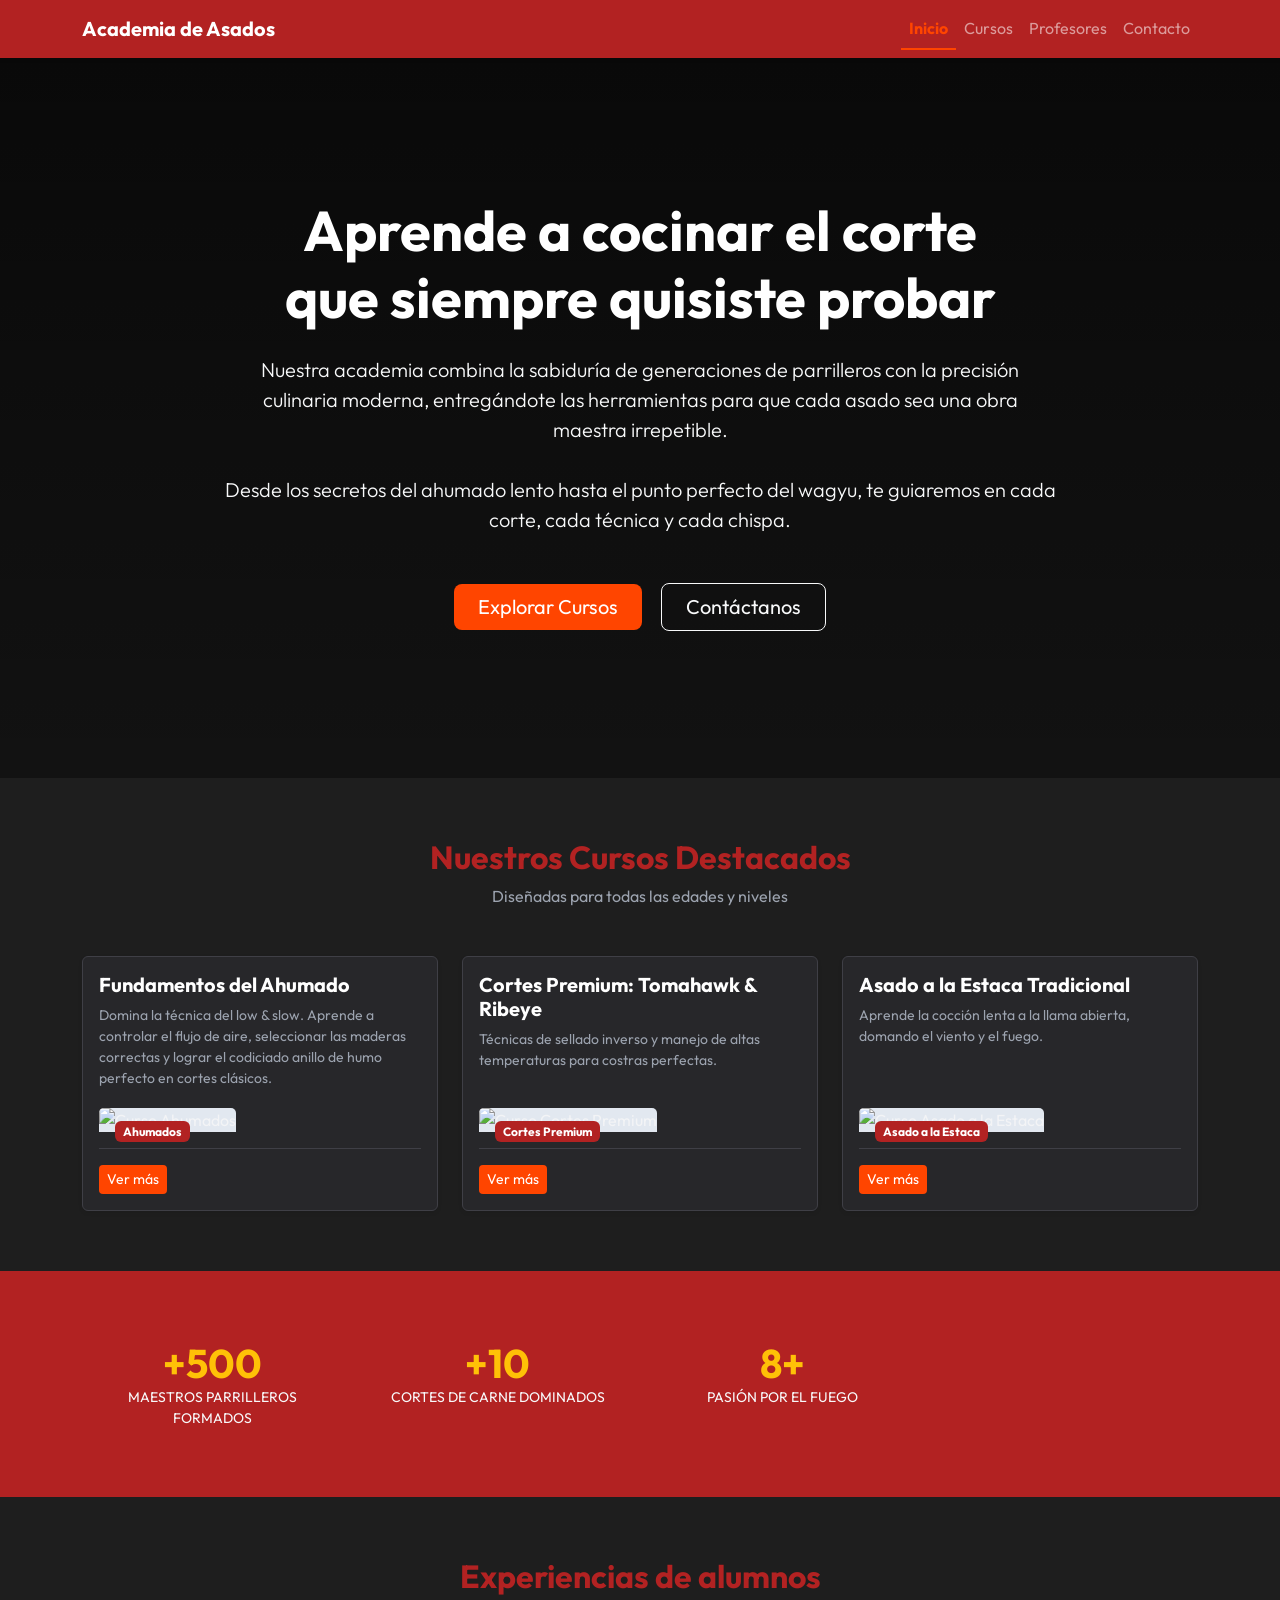
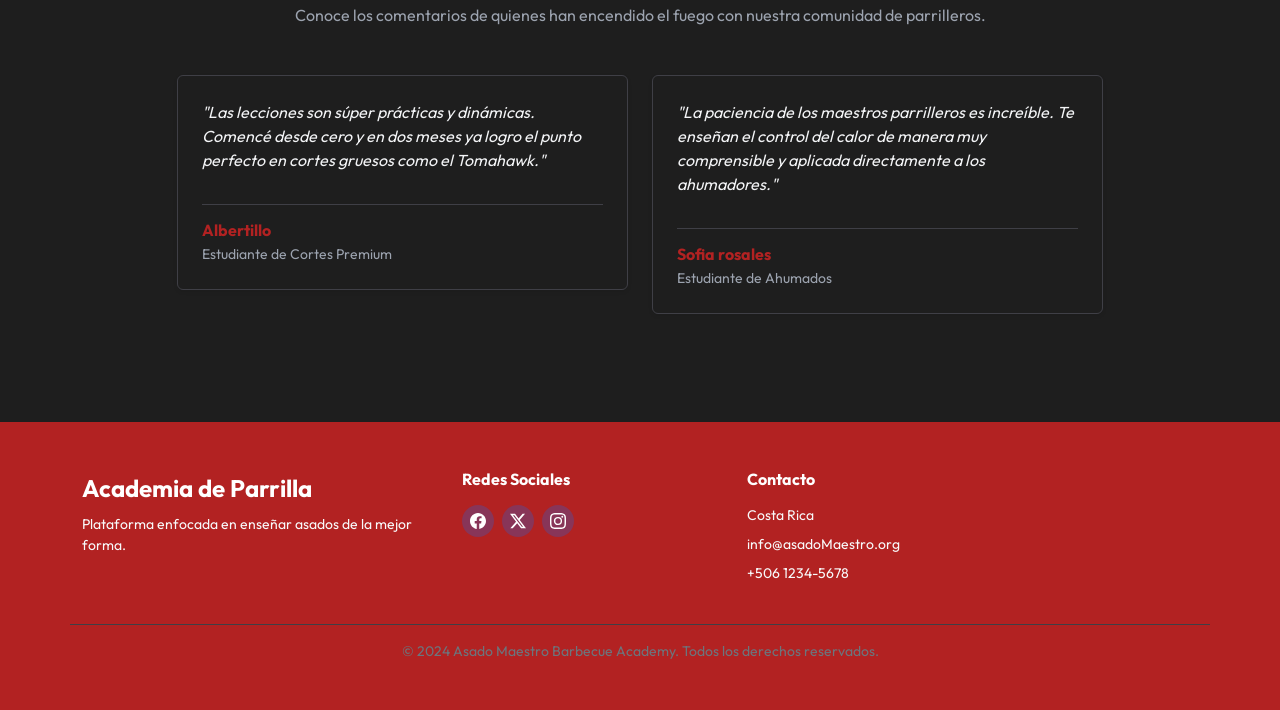
==== index.html @ 73213f65 "Rol 1 reestructurado Tome la idea base que tenia en el grupo para no complicarme mucho la vida se le" ====
<!DOCTYPE html>
<html lang="es">

<head>
    <meta charset="UTF-8">
    <meta name="viewport" content="width=device-width, initial-scale=1.0">
    <title>Academia de Asados - Inicio</title>

    <!--import de bootstrap -->
    <link href="https://cdn.jsdelivr.net/npm/bootstrap@5.3.3/dist/css/bootstrap.min.css" rel="stylesheet">
    <!--import de los css -->
    <link rel="stylesheet" href="css/style.css">
    <link rel="stylesheet" href="css/index.css">
</head>

<body>

    <!-- Contenedor para el navbar cargado dinámicamente -->
    <div id="navbar-placeholder"></div>

    <main>

        <!-- seccion del hero donde esta el titulo, descripcion y los botones-->
        <section class="hero-section text-center text-white d-flex align-items-center position-relative">
            <div class="container py-5">
                <div class="row justify-content-center">
                    <!-- Contenido del Hero (Centrado) -->
                    <div class="col-lg-9">
                        <h1 class="display-4 fw-bold text-white mb-4">
                            Aprende a cocinar el corte <br><span>que siempre quisiste probar</span>
                        </h1>
                        <!-- descripcion de la pagina -->
                        <p class="lead text-light mb-5 fs-5">
                            Nuestra academia combina la sabiduría de generaciones de parrilleros con la precisión
                            culinaria moderna, entregándote las herramientas para que cada asado sea una obra
                            maestra irrepetible.
                            <br><br>
                            Desde los secretos del ahumado lento hasta el punto perfecto del wagyu, te guiaremos en
                            cada corte, cada técnica y cada chispa.
                        </p>

                        <!-- botones -->
                        <div class="mt-4">
                            <a href="cursos.html" class="btn btn-lg btn-academy me-3 mb-2 px-4 py-2">Explorar Cursos</a>
                            <a href="contacto.html" class="btn btn-lg btn-outline-light mb-2 px-4 py-2">Contáctanos</a>
                        </div>
                    </div>
                </div>
            </div>
        </section>

        <!--cursos destacados, grids de bootstrap-->
        <section class=" seccion-navy bg-white">
            <div class="container">
                <div class="text-center mb-5">
                    <h2 class="fw-bold  texto-navy">Nuestros Cursos Destacados</h2>
                    <p class="text-muted">Diseñadas para todas las edades y niveles</p>
                </div>
                <!-- grid de tarjetas -->
                <div class="row g-4">

                    <!-- grid 1 -->
                    <div class="col-md-4">
                        <div class="card h-100 shadow-sm">
                            <div class="card-body d-flex flex-column">
                                <h3 class="card-title h5 fw-bold">Fundamentos del Ahumado</h3>
                                <p class="card-text text-muted small flex-grow-1">
                                    Domina la técnica del low & slow. Aprende a controlar el flujo de aire, seleccionar
                                    las maderas correctas y lograr el codiciado anillo de humo perfecto en cortes
                                    clásicos.
                                </p>
                                <div class="position-relative">
                                    <span class="badge bg-navy position-absolute top-0 start-0 m-3">Ahumados</span>
                                    <img src="https://media.istockphoto.com/photos/smoked-meat-products-picture-id1072439078?k=20&m=1072439078&s=612x612&w=0&h=P8Fp25DkvrgaJTt8p9f3cviEhBDmLzlvG3Yvxl_04qA="
                                        alt="Curso Ahumados" class="card-img-top curso-img">
                                </div>
                                <div class="d-flex justify-content-between align-items-center mt-3 pt-3 border-top">
                                    <a href="cursos.html" class="btn btn-sm btn-academy">Ver más</a>
                                </div>
                            </div>
                        </div>
                    </div>

                    <!-- grid 2 -->
                    <div class="col-md-4">
                        <div class="card h-100 shadow-sm">
                            <div class="card-body d-flex flex-column">
                                <h3 class="card-title h5 fw-bold">Cortes Premium: Tomahawk & Ribeye</h3>
                                <p class="card-text text-muted small flex-grow-1">
                                    Técnicas de sellado inverso y manejo de altas temperaturas para costras perfectas.
                                </p>
                                <div class="position-relative">
                                    <span class="badge bg-navy position-absolute top-0 start-0 m-3">Cortes
                                        Premium</span>
                                    <img src="https://allegromarinade.com/wp-content/uploads/2022/10/tomahawk-ribeye-2048x1366.jpg"
                                        alt="Curso Cortes Premium" class="card-img-top curso-img">
                                </div>
                                <div class="d-flex justify-content-between align-items-center mt-3 pt-3 border-top">
                                    <a href="cursos.html" class="btn btn-sm btn-academy">Ver más</a>
                                </div>
                            </div>
                        </div>
                    </div>

                    <!-- grid 3 -->
                    <div class="col-md-4">
                        <div class="card h-100 shadow-sm">
                            <div class="card-body d-flex flex-column">
                                <h3 class="card-title h5 fw-bold">Asado a la Estaca Tradicional</h3>
                                <p class="card-text text-muted small flex-grow-1">
                                    Aprende la cocción lenta a la llama abierta, domando el viento y el fuego.
                                </p>
                                <div class="position-relative">
                                    <span class="badge bg-navy position-absolute top-0 start-0 m-3">Asado a la
                                        Estaca</span>
                                    <img src="https://www.serargentino.com/public/images/2020/07/15955286030-asado-a-la-estaca-hpico-773x458.jpg"
                                        alt="Curso Asado a la Estaca" class="card-img-top curso-img">
                                </div>
                                <div class="d-flex justify-content-between align-items-center mt-3 pt-3 border-top">
                                    <a href="cursos.html" class="btn btn-sm btn-academy">Ver más</a>
                                </div>
                            </div>
                        </div>
                    </div>

                </div>
            </div>
        </section>

        <!-- seccion de estadisticas con bootstrap-->
        <!-- puro grid igual -->
        <section class=" seccion-navy bg-navy text-white text-center">
            <div class="container">
                <div class="row g-4">
                    <div class="col-6 col-md-3">
                        <div class="p-2">
                            <div class="display-6 fw-bold text-warning">+500</div>
                            <div class="text-uppercase small tracking-wide text-light">Maestros Parrilleros Formados
                            </div>
                        </div>
                    </div>
                    <div class="col-6 col-md-3">
                        <div class="p-2">
                            <div class="display-6 fw-bold text-warning">+10</div>
                            <div class="text-uppercase small tracking-wide text-light">Cortes de Carne Dominados</div>
                        </div>
                    </div>
                    <div class="col-6 col-md-3">
                        <div class="p-2">
                            <div class="display-6 fw-bold text-warning">8+</div>
                            <div class="text-uppercase small tracking-wide text-light">Pasión por el Fuego</div>
                        </div>
                    </div>
                </div>
            </div>
        </section>

        <!-- seccion de testimonios con bootstrap-->
        <section class=" seccion-navy bg-light">
            <div class="container">
                <div class="text-center mb-5">
                    <h2 class="fw-bold  texto-navy">Experiencias de alumnos</h2>
                    <p class="text-muted">Conoce los comentarios de quienes han encendido el fuego con nuestra
                        comunidad de parrilleros.</p>
                </div>

                <div class="row g-4 justify-content-center">
                    <div class="col-md-6 col-lg-5">
                        <div class="card p-4 shadow-sm border-0 bg-white">
                            <p class="card-text fst-italic">
                                "Las lecciones son súper prácticas y dinámicas. Comencé desde cero y en dos meses ya
                                logro el punto perfecto en
                                cortes gruesos como el Tomahawk."
                            </p>
                            <div class="d-flex align-items-center gap-3 mt-3 pt-3 border-top">
                                <div>
                                    <h5 class="fw-bold  texto-navy h6 mb-1">Albertillo</h5>
                                    <p class="text-muted small mb-0">Estudiante de Cortes Premium</p>
                                </div>
                            </div>
                        </div>
                    </div>
                    <div class="col-md-6 col-lg-5">
                        <div class="card p-4 shadow-sm border-0 bg-white">
                            <p class="card-text fst-italic">
                                "La paciencia de los maestros parrilleros es increíble. Te enseñan el control del calor
                                de manera muy
                                comprensible y aplicada
                                directamente a los ahumadores."
                            </p>
                            <div class="d-flex align-items-center gap-3 mt-3 pt-3 border-top">

                                <div>
                                    <h5 class="fw-bold  texto-navy h6 mb-1">Sofia rosales</h5>
                                    <p class="text-muted small mb-0">Estudiante de Ahumados</p>
                                </div>
                            </div>
                        </div>
                    </div>

                </div>
            </div>
        </section>
    </main>

    <!-- Contenedor para el footer cargado dinámicamente -->
    <div id="footer-placeholder"></div>

    <!-- script de los componentes compartidos (navbar y footer) -->
    <script src="js/componentes.js"></script>

    <!-- bundle para que sea responsive con moviles, js,bootstrap-->
    <script src="https://cdn.jsdelivr.net/npm/bootstrap@5.3.3/dist/js/bootstrap.bundle.min.js"></script>

</body>

</html>
---- css/style.css ----
/* import de fuente de google */
@import url('https://fonts.googleapis.com/css2?family=Outfit:wght@400;600;700&display=swap');


:root {
    --primary-color: #ff4500;
    --bg-color: #1e1e1e;
    --secondary-color: #B22222;
    --text-color: #f3f4f6;
}

body {
    font-family: 'Outfit', sans-serif;
    background-color: var(--bg-color);
    color: var(--text-color);
}

/* personalizacion de clases de bootstrap */
.bg-navy {
    background-color: var(--secondary-color) !important;
}

.texto-navy {
    color: var(--secondary-color) !important;
}

.btn-academy {
    background-color: var(--primary-color) !important;
    color: #ffffff !important;
    border: none;
}

.btn-academy:hover {
    background-color: #d13700 !important;
    color: #ffffff !important;
}

/* en el navbar activa el colorcito de la opcion que esta seleccionada*/
.navbar-dark .navbar-nav .nav-link.active {
    color: var(--primary-color) !important;
    font-weight: 700;
    border-bottom: 2px solid var(--primary-color);
}

/* margen de seccion */
.seccion-navy {
    padding: 60px 0;
}

/* redes sociales del footer */
.redes-icono {
    width: 32px;
    height: 32px;
    background-color: rgba(255, 255, 255, 0.1);
    color: #ffffff;
    border-radius: 50%;
    display: inline-flex;
    align-items: center;
    justify-content: center;
    transition: 0.2s ease;
}

.redes-icono:hover {
    background-color: var(--primary-color);
    color: #ffffff;
}

/* placeholder de las paginas en desarrollo*/
/* esto despues acuerdense de quitarlo segun el rol */
.dev-placeholder {
    min-height: 50vh;
    display: flex;
    align-items: center;
    justify-content: center;
}

.dev-card {
    background-color: #ffffff;
    border: 2px dashed var(--primary-color);
    border-radius: 8px;
    padding: 40px;
}

.dev-icon {
    font-size: 3rem;
}

.dev-title {
    font-size: 1.5rem;
}

.dev-text {
    color: #9ca3af;
    font-size: 0.9rem;
}

/* Overrides para el Dark Theme (sobreescribir Bootstrap) */
.card {
    background-color: #27272a !important;
    color: var(--text-color) !important;
    border: 1px solid #3f3f46 !important;
}

.card-title {
    color: #ffffff !important;
}

.text-muted {
    color: #9ca3af !important;
}

.bg-light,
.bg-white {
    background-color: var(--bg-color) !important;
}

.border-bottom,
.border-top {
    border-color: #3f3f46 !important;
}
---- css/index.css ----
/* imagenes de los cursos destacados*/
.curso-img {
    height: 200px;
    object-fit: cover;
    background-color: #e2e8f0;
}

/* fondo y estilos del hero */
.hero-section {
    background: linear-gradient(to bottom, rgba(0, 0, 0, 0.7), rgba(0, 0, 0, 0.4)), url('https://th.bing.com/th/id/R.38ff3fb627339db867302ec38e976d40?rik=VzCq%2bipo8fc1TA&pid=ImgRaw&r=0') no-repeat center center/cover;
    min-height: 80vh;
}
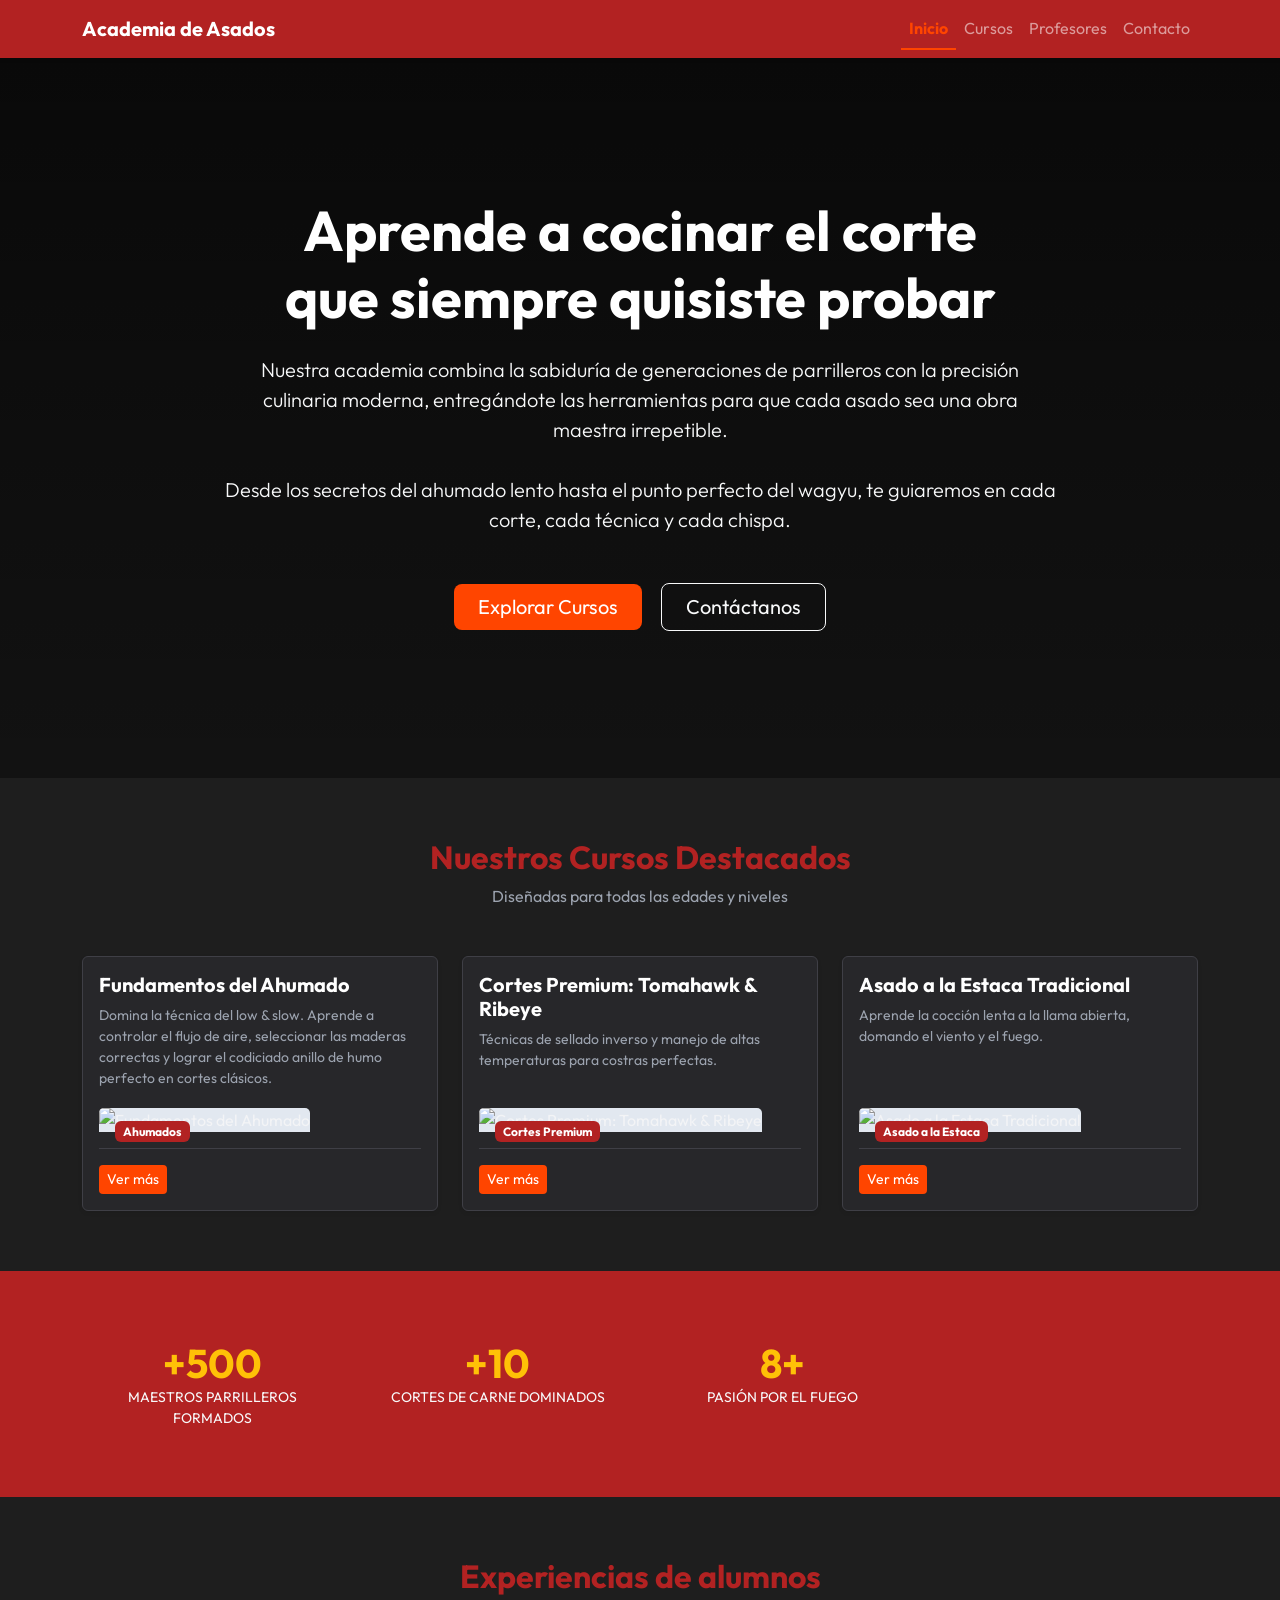
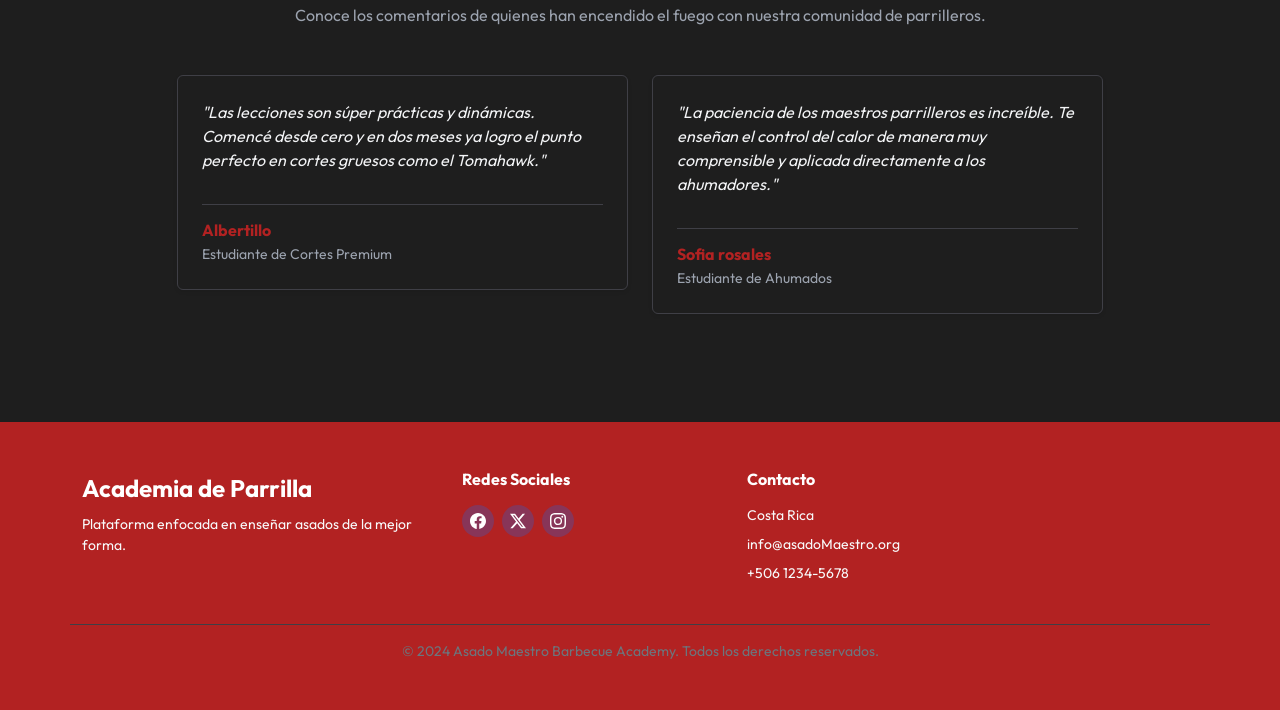
==== commit 89fdddf4: "Rol 1 - Tarea 2" ====
--- a/index.html
+++ b/index.html
@@ -56,73 +56,8 @@
                     <h2 class="fw-bold  texto-navy">Nuestros Cursos Destacados</h2>
                     <p class="text-muted">Diseñadas para todas las edades y niveles</p>
                 </div>
-                <!-- grid de tarjetas -->
-                <div class="row g-4">
-
-                    <!-- grid 1 -->
-                    <div class="col-md-4">
-                        <div class="card h-100 shadow-sm">
-                            <div class="card-body d-flex flex-column">
-                                <h3 class="card-title h5 fw-bold">Fundamentos del Ahumado</h3>
-                                <p class="card-text text-muted small flex-grow-1">
-                                    Domina la técnica del low & slow. Aprende a controlar el flujo de aire, seleccionar
-                                    las maderas correctas y lograr el codiciado anillo de humo perfecto en cortes
-                                    clásicos.
-                                </p>
-                                <div class="position-relative">
-                                    <span class="badge bg-navy position-absolute top-0 start-0 m-3">Ahumados</span>
-                                    <img src="https://media.istockphoto.com/photos/smoked-meat-products-picture-id1072439078?k=20&m=1072439078&s=612x612&w=0&h=P8Fp25DkvrgaJTt8p9f3cviEhBDmLzlvG3Yvxl_04qA="
-                                        alt="Curso Ahumados" class="card-img-top curso-img">
-                                </div>
-                                <div class="d-flex justify-content-between align-items-center mt-3 pt-3 border-top">
-                                    <a href="cursos.html" class="btn btn-sm btn-academy">Ver más</a>
-                                </div>
-                            </div>
-                        </div>
-                    </div>
-
-                    <!-- grid 2 -->
-                    <div class="col-md-4">
-                        <div class="card h-100 shadow-sm">
-                            <div class="card-body d-flex flex-column">
-                                <h3 class="card-title h5 fw-bold">Cortes Premium: Tomahawk & Ribeye</h3>
-                                <p class="card-text text-muted small flex-grow-1">
-                                    Técnicas de sellado inverso y manejo de altas temperaturas para costras perfectas.
-                                </p>
-                                <div class="position-relative">
-                                    <span class="badge bg-navy position-absolute top-0 start-0 m-3">Cortes
-                                        Premium</span>
-                                    <img src="https://allegromarinade.com/wp-content/uploads/2022/10/tomahawk-ribeye-2048x1366.jpg"
-                                        alt="Curso Cortes Premium" class="card-img-top curso-img">
-                                </div>
-                                <div class="d-flex justify-content-between align-items-center mt-3 pt-3 border-top">
-                                    <a href="cursos.html" class="btn btn-sm btn-academy">Ver más</a>
-                                </div>
-                            </div>
-                        </div>
-                    </div>
-
-                    <!-- grid 3 -->
-                    <div class="col-md-4">
-                        <div class="card h-100 shadow-sm">
-                            <div class="card-body d-flex flex-column">
-                                <h3 class="card-title h5 fw-bold">Asado a la Estaca Tradicional</h3>
-                                <p class="card-text text-muted small flex-grow-1">
-                                    Aprende la cocción lenta a la llama abierta, domando el viento y el fuego.
-                                </p>
-                                <div class="position-relative">
-                                    <span class="badge bg-navy position-absolute top-0 start-0 m-3">Asado a la
-                                        Estaca</span>
-                                    <img src="https://www.serargentino.com/public/images/2020/07/15955286030-asado-a-la-estaca-hpico-773x458.jpg"
-                                        alt="Curso Asado a la Estaca" class="card-img-top curso-img">
-                                </div>
-                                <div class="d-flex justify-content-between align-items-center mt-3 pt-3 border-top">
-                                    <a href="cursos.html" class="btn btn-sm btn-academy">Ver más</a>
-                                </div>
-                            </div>
-                        </div>
-                    </div>
-
+                    <!-- contenedor dinamico para js -->
+                <div class="row g-4" id="cursos-destacados-container">
                 </div>
             </div>
         </section>
@@ -211,6 +146,7 @@
 
     <!-- bundle para que sea responsive con moviles, js,bootstrap-->
     <script src="https://cdn.jsdelivr.net/npm/bootstrap@5.3.3/dist/js/bootstrap.bundle.min.js"></script>
+    <script src="js/index.js"></script>
 
 </body>
 
